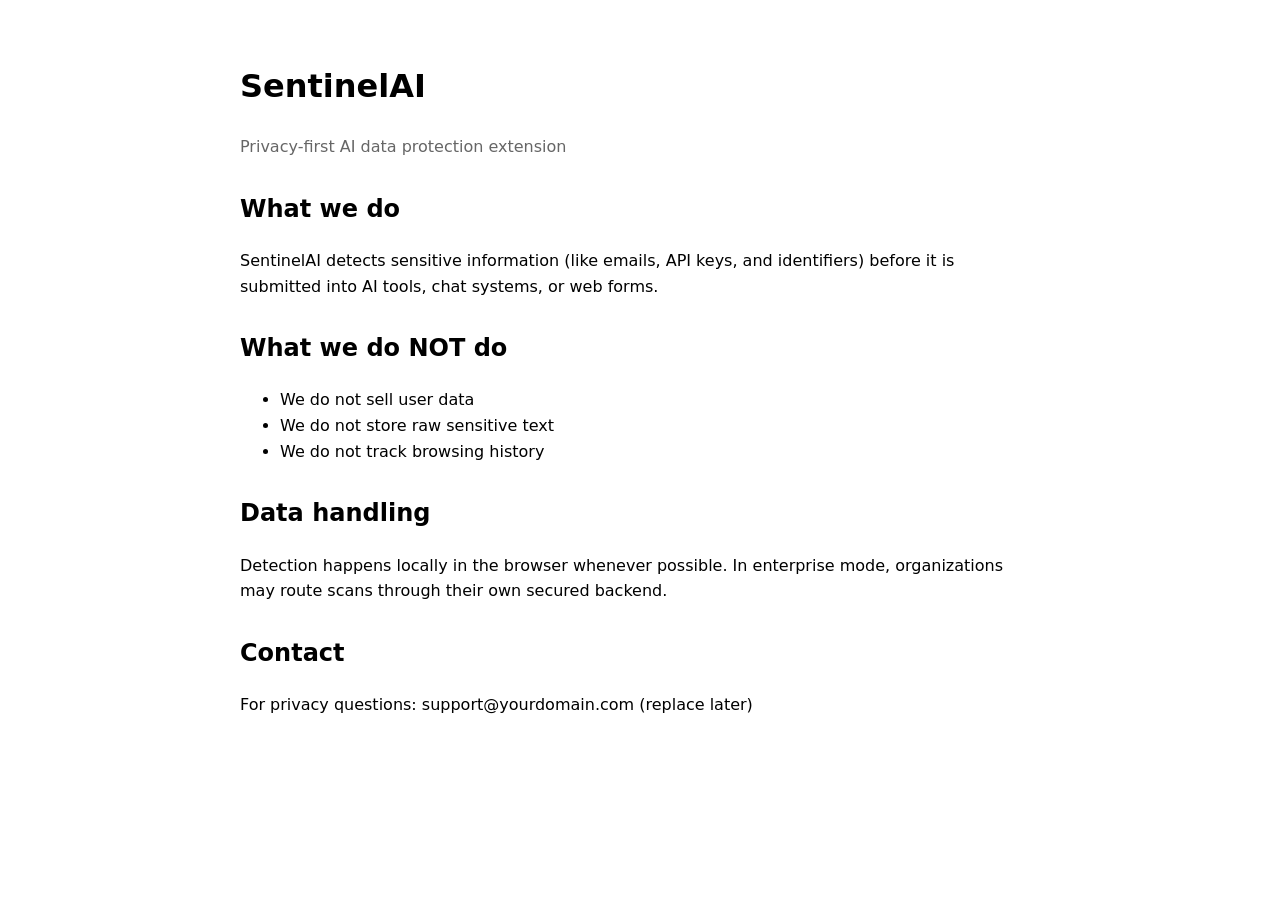
==== index.html @ e2006d34 "Creating landing pages" ====
<!DOCTYPE html>
<html>
<head>
  <meta charset="UTF-8" />
  <title>SentinelAI Privacy</title>
  <style>
    body {
      font-family: system-ui;
      max-width: 800px;
      margin: 0 auto;
      padding: 40px;
      line-height: 1.6;
    }

    h1 { font-size: 32px; }
    h2 { margin-top: 30px; }

    .muted { color: #666; }
  </style>
</head>

<body>

  <h1>SentinelAI</h1>
  <p class="muted">Privacy-first AI data protection extension</p>

  <h2>What we do</h2>
  <p>
    SentinelAI detects sensitive information (like emails, API keys, and identifiers)
    before it is submitted into AI tools, chat systems, or web forms.
  </p>

  <h2>What we do NOT do</h2>
  <ul>
    <li>We do not sell user data</li>
    <li>We do not store raw sensitive text</li>
    <li>We do not track browsing history</li>
  </ul>

  <h2>Data handling</h2>
  <p>
    Detection happens locally in the browser whenever possible.
    In enterprise mode, organizations may route scans through their own secured backend.
  </p>

  <h2>Contact</h2>
  <p>
    For privacy questions: support@yourdomain.com (replace later)
  </p>

</body>
</html>
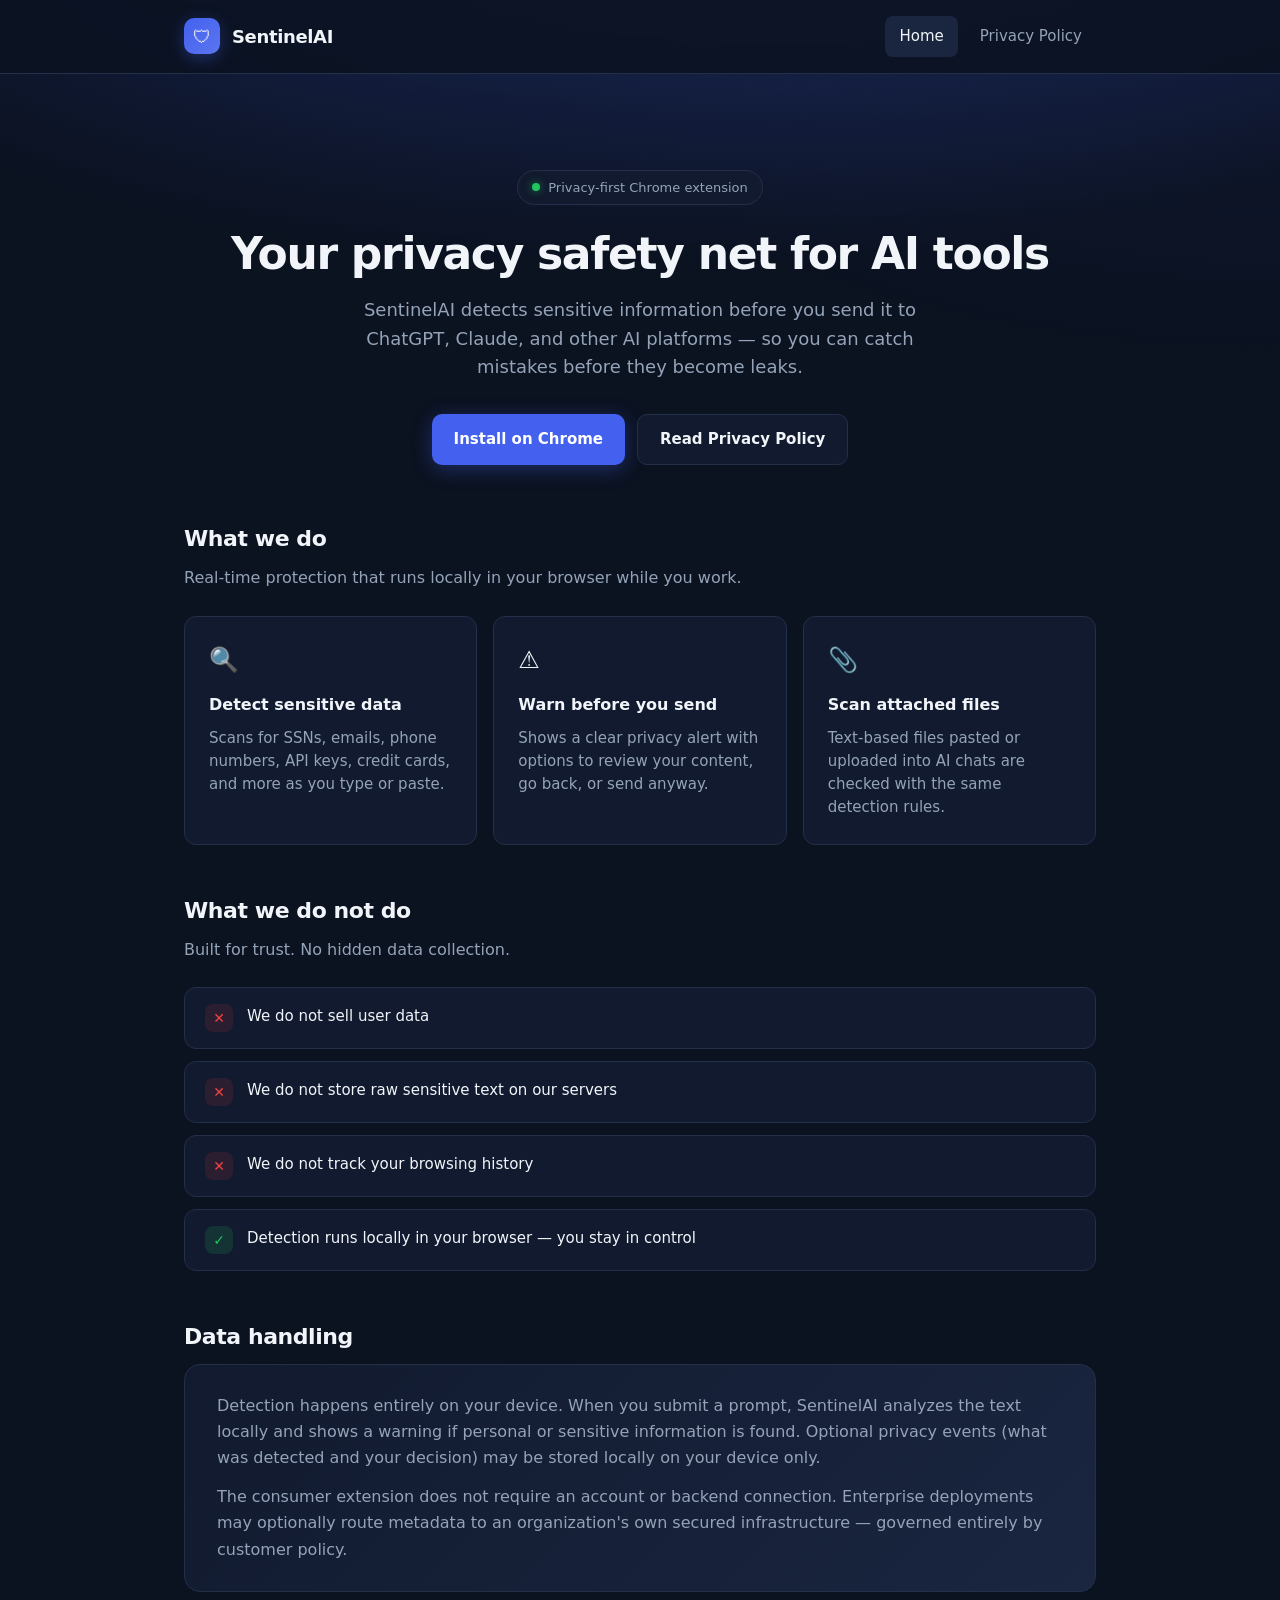
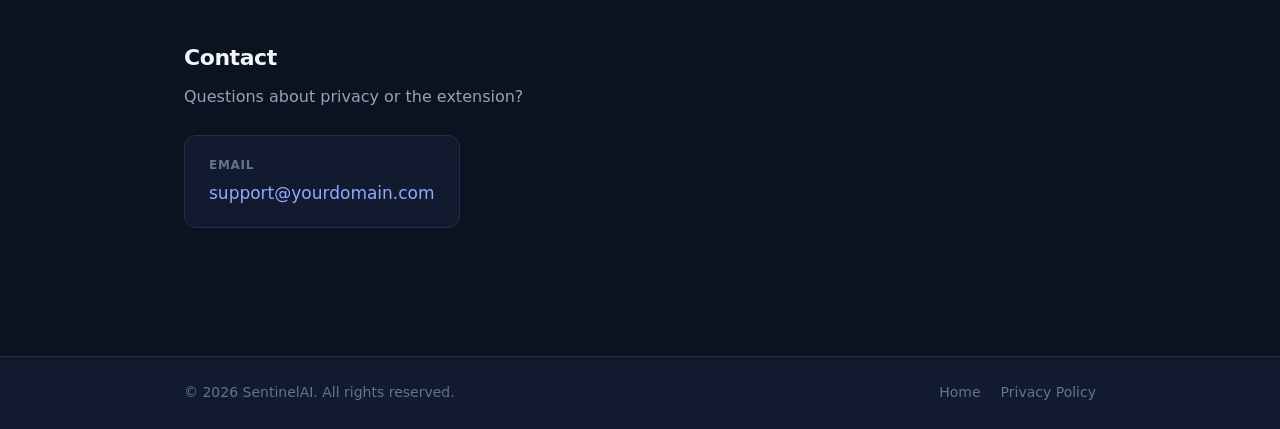
==== commit 53103d04: "Professional styling for landing and privacy pages" ====
--- a/index.html
+++ b/index.html
@@ -1,52 +1,129 @@
 <!DOCTYPE html>
-<html>
+<html lang="en">
 <head>
   <meta charset="UTF-8" />
-  <title>SentinelAI Privacy</title>
-  <style>
-    body {
-      font-family: system-ui;
-      max-width: 800px;
-      margin: 0 auto;
-      padding: 40px;
-      line-height: 1.6;
-    }
-
-    h1 { font-size: 32px; }
-    h2 { margin-top: 30px; }
-
-    .muted { color: #666; }
-  </style>
+  <meta name="viewport" content="width=device-width, initial-scale=1.0" />
+  <meta name="description" content="SentinelAI — privacy-first Chrome extension that warns you before sharing sensitive data with AI tools." />
+  <title>SentinelAI — Privacy Protection for AI Tools</title>
+  <link rel="stylesheet" href="styles.css" />
 </head>
-
 <body>
 
-  <h1>SentinelAI</h1>
-  <p class="muted">Privacy-first AI data protection extension</p>
+  <header class="site-header">
+    <div class="header-inner">
+      <a class="brand" href="index.html">
+        <span class="brand-icon" aria-hidden="true">🛡</span>
+        <span class="brand-name">SentinelAI</span>
+      </a>
+      <nav class="nav">
+        <a href="index.html" class="active">Home</a>
+        <a href="privacy.html">Privacy Policy</a>
+      </nav>
+    </div>
+  </header>
 
-  <h2>What we do</h2>
-  <p>
-    SentinelAI detects sensitive information (like emails, API keys, and identifiers)
-    before it is submitted into AI tools, chat systems, or web forms.
-  </p>
+  <main>
+    <section class="hero">
+      <div class="hero-badge">
+        <span aria-hidden="true"></span>
+        Privacy-first Chrome extension
+      </div>
+      <h1>Your privacy safety net for AI tools</h1>
+      <p class="lead">
+        SentinelAI detects sensitive information before you send it to ChatGPT, Claude,
+        and other AI platforms — so you can catch mistakes before they become leaks.
+      </p>
+      <div class="cta-row" style="justify-content: center;">
+        <a class="btn btn-primary" href="https://chrome.google.com/webstore" target="_blank" rel="noopener noreferrer">
+          Install on Chrome
+        </a>
+        <a class="btn btn-secondary" href="privacy.html">Read Privacy Policy</a>
+      </div>
+    </section>
 
-  <h2>What we do NOT do</h2>
-  <ul>
-    <li>We do not sell user data</li>
-    <li>We do not store raw sensitive text</li>
-    <li>We do not track browsing history</li>
-  </ul>
+    <section class="section">
+      <h2 class="section-title">What we do</h2>
+      <p class="section-desc">
+        Real-time protection that runs locally in your browser while you work.
+      </p>
+      <div class="card-grid">
+        <article class="card">
+          <div class="card-icon" aria-hidden="true">🔍</div>
+          <h3>Detect sensitive data</h3>
+          <p>Scans for SSNs, emails, phone numbers, API keys, credit cards, and more as you type or paste.</p>
+        </article>
+        <article class="card">
+          <div class="card-icon" aria-hidden="true">⚠️</div>
+          <h3>Warn before you send</h3>
+          <p>Shows a clear privacy alert with options to review your content, go back, or send anyway.</p>
+        </article>
+        <article class="card">
+          <div class="card-icon" aria-hidden="true">📎</div>
+          <h3>Scan attached files</h3>
+          <p>Text-based files pasted or uploaded into AI chats are checked with the same detection rules.</p>
+        </article>
+      </div>
+    </section>
 
-  <h2>Data handling</h2>
-  <p>
-    Detection happens locally in the browser whenever possible.
-    In enterprise mode, organizations may route scans through their own secured backend.
-  </p>
+    <section class="section">
+      <h2 class="section-title">What we do not do</h2>
+      <p class="section-desc">Built for trust. No hidden data collection.</p>
+      <ul class="feature-list">
+        <li>
+          <span class="icon no" aria-hidden="true">✕</span>
+          <span>We do not sell user data</span>
+        </li>
+        <li>
+          <span class="icon no" aria-hidden="true">✕</span>
+          <span>We do not store raw sensitive text on our servers</span>
+        </li>
+        <li>
+          <span class="icon no" aria-hidden="true">✕</span>
+          <span>We do not track your browsing history</span>
+        </li>
+        <li>
+          <span class="icon yes" aria-hidden="true">✓</span>
+          <span>Detection runs locally in your browser — you stay in control</span>
+        </li>
+      </ul>
+    </section>
 
-  <h2>Contact</h2>
-  <p>
-    For privacy questions: support@yourdomain.com (replace later)
-  </p>
+    <section class="section">
+      <h2 class="section-title">Data handling</h2>
+      <div class="info-panel">
+        <p>
+          Detection happens entirely on your device. When you submit a prompt, SentinelAI
+          analyzes the text locally and shows a warning if personal or sensitive information
+          is found. Optional privacy events (what was detected and your decision) may be
+          stored locally on your device only.
+        </p>
+        <p>
+          The consumer extension does not require an account or backend connection.
+          Enterprise deployments may optionally route metadata to an organization's own
+          secured infrastructure — governed entirely by customer policy.
+        </p>
+      </div>
+    </section>
+
+    <section class="section">
+      <h2 class="section-title">Contact</h2>
+      <p class="section-desc">Questions about privacy or the extension?</p>
+      <div class="contact-card">
+        <span class="label">Email</span>
+        <a href="mailto:support@yourdomain.com">support@yourdomain.com</a>
+      </div>
+    </section>
+  </main>
+
+  <footer class="site-footer">
+    <div class="footer-inner">
+      <span>© 2026 SentinelAI. All rights reserved.</span>
+      <div class="footer-links">
+        <a href="index.html">Home</a>
+        <a href="privacy.html">Privacy Policy</a>
+      </div>
+    </div>
+  </footer>
 
 </body>
 </html>
--- a/styles.css
+++ b/styles.css
@@ -0,0 +1,508 @@
+:root {
+  --bg: #0b1220;
+  --surface: #111a2e;
+  --surface-raised: #1a2540;
+  --border: #243049;
+  --text: #f1f5f9;
+  --text-muted: #94a3b8;
+  --text-subtle: #64748b;
+  --accent: #4361ee;
+  --accent-hover: #3a56d4;
+  --accent-glow: rgba(67, 97, 238, 0.35);
+  --success: #22c55e;
+  --danger: #ef4444;
+  --radius: 12px;
+  --radius-lg: 16px;
+  --max-width: 960px;
+  --font: "Segoe UI", system-ui, -apple-system, BlinkMacSystemFont, sans-serif;
+}
+
+*,
+*::before,
+*::after {
+  box-sizing: border-box;
+}
+
+html {
+  scroll-behavior: smooth;
+}
+
+body {
+  margin: 0;
+  font-family: var(--font);
+  font-size: 16px;
+  line-height: 1.65;
+  color: var(--text);
+  background: var(--bg);
+  min-height: 100vh;
+}
+
+body::before {
+  content: "";
+  position: fixed;
+  inset: 0;
+  background:
+    radial-gradient(ellipse 80% 50% at 50% -20%, var(--accent-glow), transparent),
+    radial-gradient(ellipse 60% 40% at 100% 0%, rgba(67, 97, 238, 0.08), transparent);
+  pointer-events: none;
+  z-index: 0;
+}
+
+a {
+  color: #93a8ff;
+  text-decoration: none;
+  transition: color 0.15s ease;
+}
+
+a:hover {
+  color: #b4c2ff;
+}
+
+.site-header {
+  position: sticky;
+  top: 0;
+  z-index: 100;
+  border-bottom: 1px solid var(--border);
+  background: rgba(11, 18, 32, 0.85);
+  backdrop-filter: blur(12px);
+}
+
+.header-inner {
+  max-width: var(--max-width);
+  margin: 0 auto;
+  padding: 16px 24px;
+  display: flex;
+  align-items: center;
+  justify-content: space-between;
+  gap: 16px;
+}
+
+.brand {
+  display: flex;
+  align-items: center;
+  gap: 12px;
+  color: var(--text);
+  text-decoration: none;
+}
+
+.brand:hover {
+  color: var(--text);
+}
+
+.brand-icon {
+  width: 36px;
+  height: 36px;
+  border-radius: 10px;
+  background: linear-gradient(135deg, var(--accent), #5b75f0);
+  display: flex;
+  align-items: center;
+  justify-content: center;
+  font-size: 18px;
+  box-shadow: 0 4px 16px var(--accent-glow);
+}
+
+.brand-name {
+  font-weight: 700;
+  font-size: 1.125rem;
+  letter-spacing: -0.02em;
+}
+
+.nav {
+  display: flex;
+  align-items: center;
+  gap: 8px;
+}
+
+.nav a {
+  padding: 8px 14px;
+  border-radius: 8px;
+  color: var(--text-muted);
+  font-size: 0.9375rem;
+  font-weight: 500;
+}
+
+.nav a:hover {
+  color: var(--text);
+  background: var(--surface);
+}
+
+.nav a.active {
+  color: var(--text);
+  background: var(--surface-raised);
+}
+
+main {
+  position: relative;
+  z-index: 1;
+  max-width: var(--max-width);
+  margin: 0 auto;
+  padding: 48px 24px 80px;
+}
+
+.hero {
+  text-align: center;
+  padding: 48px 0 56px;
+}
+
+.hero-badge {
+  display: inline-flex;
+  align-items: center;
+  gap: 8px;
+  padding: 6px 14px;
+  border-radius: 999px;
+  background: var(--surface);
+  border: 1px solid var(--border);
+  color: var(--text-muted);
+  font-size: 0.8125rem;
+  font-weight: 500;
+  margin-bottom: 24px;
+}
+
+.hero-badge span {
+  width: 8px;
+  height: 8px;
+  border-radius: 50%;
+  background: var(--success);
+  box-shadow: 0 0 8px rgba(34, 197, 94, 0.6);
+}
+
+.hero h1 {
+  margin: 0 0 16px;
+  font-size: clamp(2rem, 5vw, 2.75rem);
+  font-weight: 800;
+  letter-spacing: -0.03em;
+  line-height: 1.15;
+}
+
+.hero .lead {
+  margin: 0 auto;
+  max-width: 560px;
+  font-size: 1.125rem;
+  color: var(--text-muted);
+  line-height: 1.6;
+}
+
+.section {
+  margin-bottom: 48px;
+}
+
+.section-title {
+  margin: 0 0 8px;
+  font-size: 1.375rem;
+  font-weight: 700;
+  letter-spacing: -0.02em;
+}
+
+.section-desc {
+  margin: 0 0 24px;
+  color: var(--text-muted);
+  max-width: 640px;
+}
+
+.card-grid {
+  display: grid;
+  grid-template-columns: repeat(auto-fit, minmax(260px, 1fr));
+  gap: 16px;
+}
+
+.card {
+  background: var(--surface);
+  border: 1px solid var(--border);
+  border-radius: var(--radius);
+  padding: 24px;
+  transition: border-color 0.15s ease, box-shadow 0.15s ease;
+}
+
+.card:hover {
+  border-color: rgba(67, 97, 238, 0.4);
+  box-shadow: 0 8px 32px rgba(0, 0, 0, 0.25);
+}
+
+.card-icon {
+  font-size: 1.5rem;
+  margin-bottom: 12px;
+}
+
+.card h3 {
+  margin: 0 0 8px;
+  font-size: 1rem;
+  font-weight: 600;
+}
+
+.card p {
+  margin: 0;
+  font-size: 0.9375rem;
+  color: var(--text-muted);
+  line-height: 1.55;
+}
+
+.feature-list {
+  list-style: none;
+  margin: 0;
+  padding: 0;
+  display: grid;
+  gap: 12px;
+}
+
+.feature-list li {
+  display: flex;
+  align-items: flex-start;
+  gap: 14px;
+  padding: 16px 20px;
+  background: var(--surface);
+  border: 1px solid var(--border);
+  border-radius: var(--radius);
+  font-size: 0.9375rem;
+}
+
+.feature-list .icon {
+  flex-shrink: 0;
+  width: 28px;
+  height: 28px;
+  border-radius: 8px;
+  display: flex;
+  align-items: center;
+  justify-content: center;
+  font-size: 14px;
+}
+
+.feature-list .icon.yes {
+  background: rgba(34, 197, 94, 0.15);
+  color: var(--success);
+}
+
+.feature-list .icon.no {
+  background: rgba(239, 68, 68, 0.12);
+  color: var(--danger);
+}
+
+.info-panel {
+  background: linear-gradient(135deg, var(--surface) 0%, var(--surface-raised) 100%);
+  border: 1px solid var(--border);
+  border-radius: var(--radius-lg);
+  padding: 28px 32px;
+}
+
+.info-panel p {
+  margin: 0;
+  color: var(--text-muted);
+}
+
+.info-panel p + p {
+  margin-top: 12px;
+}
+
+.contact-card {
+  display: inline-flex;
+  flex-direction: column;
+  gap: 4px;
+  padding: 20px 24px;
+  background: var(--surface);
+  border: 1px solid var(--border);
+  border-radius: var(--radius);
+}
+
+.contact-card .label {
+  font-size: 0.75rem;
+  font-weight: 600;
+  text-transform: uppercase;
+  letter-spacing: 0.06em;
+  color: var(--text-subtle);
+}
+
+.contact-card a {
+  font-size: 1.0625rem;
+  font-weight: 500;
+}
+
+.cta-row {
+  display: flex;
+  flex-wrap: wrap;
+  gap: 12px;
+  margin-top: 32px;
+}
+
+.btn {
+  display: inline-flex;
+  align-items: center;
+  justify-content: center;
+  gap: 8px;
+  padding: 12px 22px;
+  border-radius: 10px;
+  font-size: 0.9375rem;
+  font-weight: 600;
+  text-decoration: none;
+  transition: background 0.15s ease, transform 0.15s ease, box-shadow 0.15s ease;
+}
+
+.btn-primary {
+  background: var(--accent);
+  color: #fff;
+  box-shadow: 0 4px 20px var(--accent-glow);
+}
+
+.btn-primary:hover {
+  background: var(--accent-hover);
+  color: #fff;
+  transform: translateY(-1px);
+}
+
+.btn-secondary {
+  background: var(--surface);
+  color: var(--text);
+  border: 1px solid var(--border);
+}
+
+.btn-secondary:hover {
+  background: var(--surface-raised);
+  color: var(--text);
+}
+
+/* Privacy policy prose */
+.prose-header {
+  margin-bottom: 40px;
+  padding-bottom: 32px;
+  border-bottom: 1px solid var(--border);
+}
+
+.prose-header h1 {
+  margin: 0 0 12px;
+  font-size: clamp(1.75rem, 4vw, 2.25rem);
+  font-weight: 800;
+  letter-spacing: -0.03em;
+}
+
+.prose-meta {
+  display: flex;
+  flex-wrap: wrap;
+  gap: 16px;
+  font-size: 0.875rem;
+  color: var(--text-subtle);
+}
+
+.prose-meta span {
+  display: flex;
+  align-items: center;
+  gap: 6px;
+}
+
+.prose {
+  max-width: 720px;
+}
+
+.prose h2 {
+  margin: 40px 0 12px;
+  font-size: 1.25rem;
+  font-weight: 700;
+  letter-spacing: -0.02em;
+  color: var(--text);
+}
+
+.prose h2:first-of-type {
+  margin-top: 0;
+}
+
+.prose p {
+  margin: 0 0 16px;
+  color: var(--text-muted);
+}
+
+.prose ul {
+  margin: 0 0 16px;
+  padding-left: 1.25rem;
+  color: var(--text-muted);
+}
+
+.prose li {
+  margin-bottom: 8px;
+}
+
+.prose li::marker {
+  color: var(--accent);
+}
+
+.toc {
+  background: var(--surface);
+  border: 1px solid var(--border);
+  border-radius: var(--radius);
+  padding: 20px 24px;
+  margin-bottom: 40px;
+}
+
+.toc-title {
+  margin: 0 0 12px;
+  font-size: 0.75rem;
+  font-weight: 600;
+  text-transform: uppercase;
+  letter-spacing: 0.06em;
+  color: var(--text-subtle);
+}
+
+.toc ol {
+  margin: 0;
+  padding-left: 1.25rem;
+}
+
+.toc li {
+  margin-bottom: 6px;
+}
+
+.toc a {
+  font-size: 0.9375rem;
+  color: var(--text-muted);
+}
+
+.toc a:hover {
+  color: var(--text);
+}
+
+.site-footer {
+  position: relative;
+  z-index: 1;
+  border-top: 1px solid var(--border);
+  background: var(--surface);
+}
+
+.footer-inner {
+  max-width: var(--max-width);
+  margin: 0 auto;
+  padding: 24px;
+  display: flex;
+  flex-wrap: wrap;
+  align-items: center;
+  justify-content: space-between;
+  gap: 16px;
+  font-size: 0.875rem;
+  color: var(--text-subtle);
+}
+
+.footer-links {
+  display: flex;
+  gap: 20px;
+}
+
+.footer-links a {
+  color: var(--text-subtle);
+}
+
+.footer-links a:hover {
+  color: var(--text-muted);
+}
+
+@media (max-width: 600px) {
+  .header-inner {
+    padding: 14px 16px;
+  }
+
+  main {
+    padding: 32px 16px 64px;
+  }
+
+  .hero {
+    padding: 32px 0 40px;
+  }
+
+  .info-panel {
+    padding: 20px;
+  }
+}
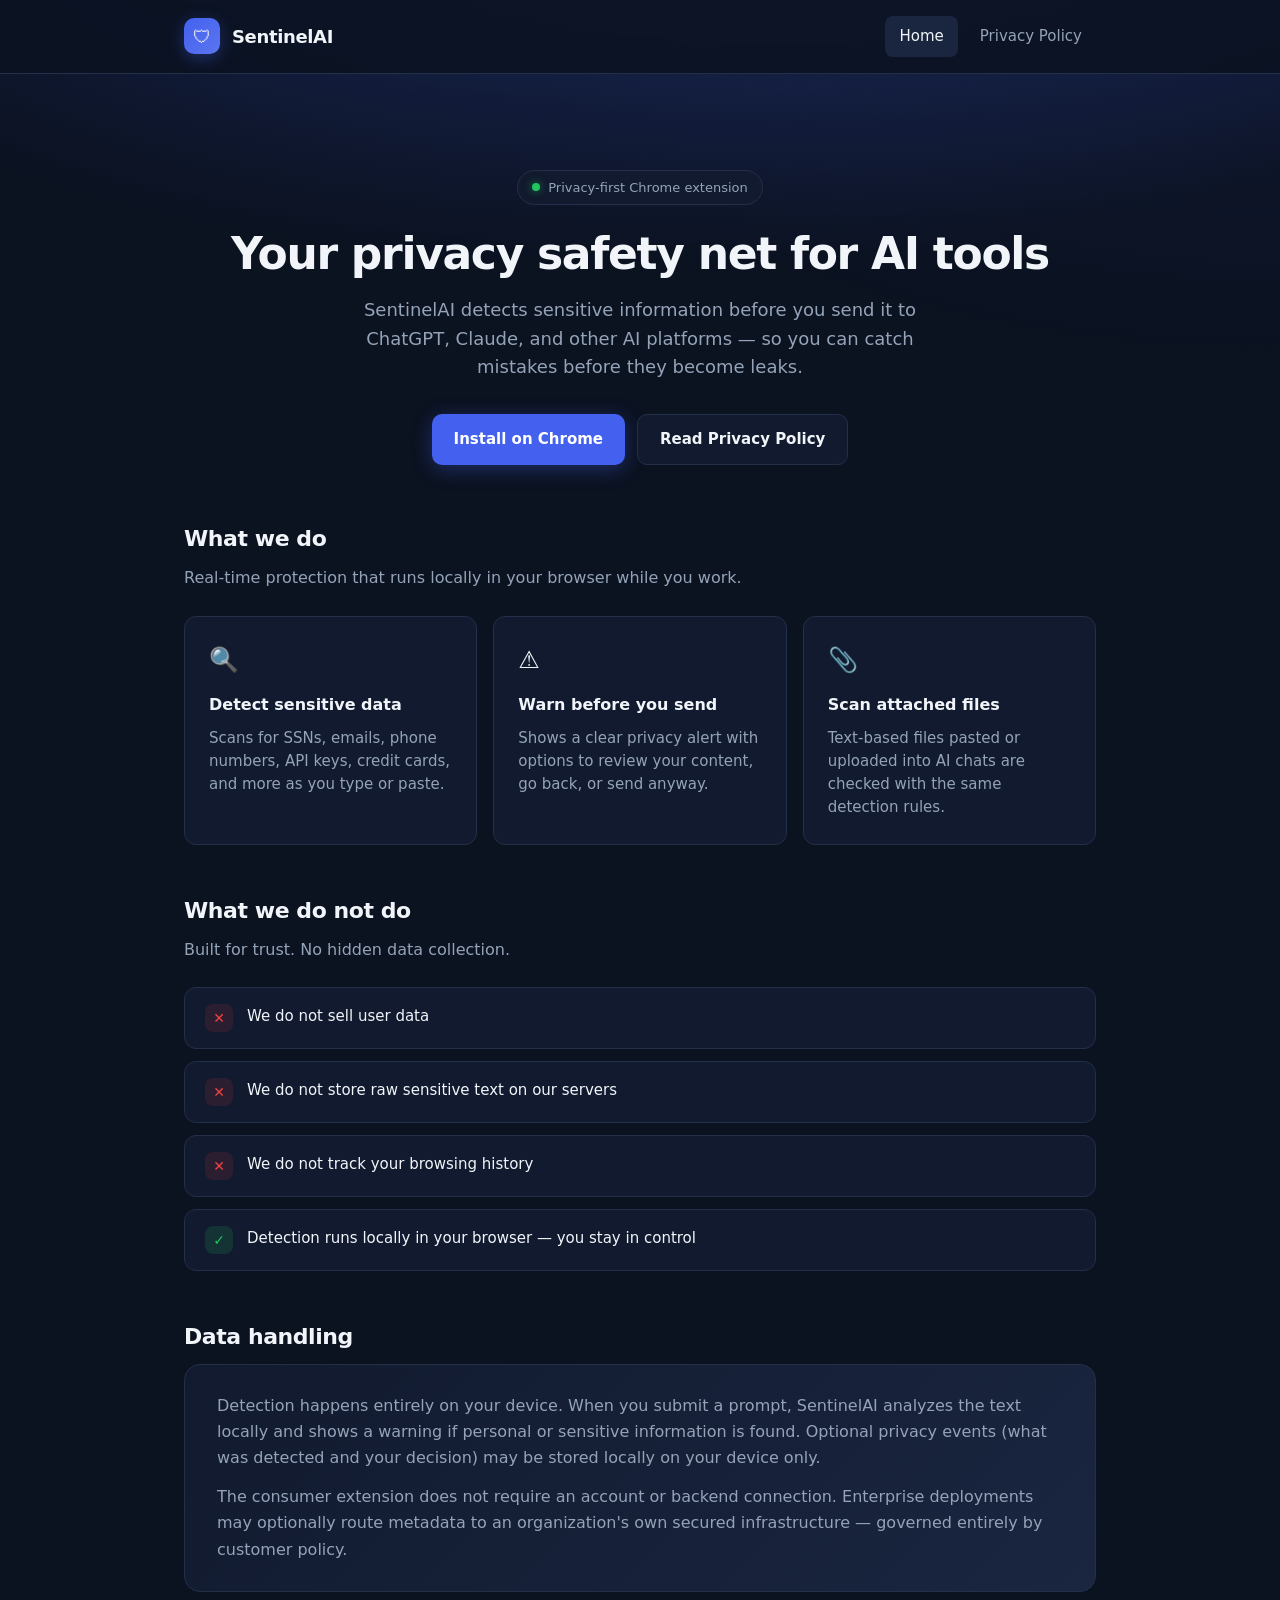
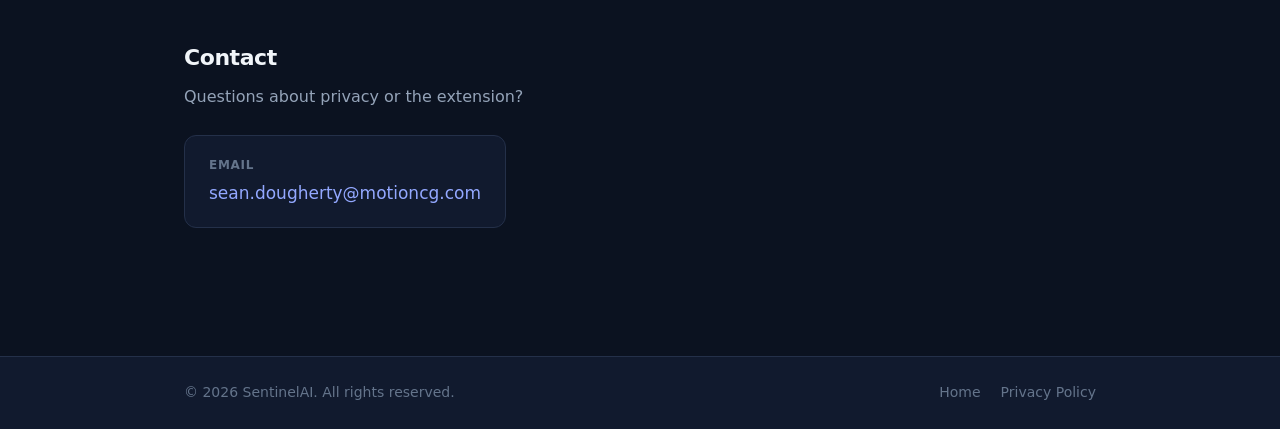
==== commit 206f6b18: "Changes to support email" ====
--- a/index.html
+++ b/index.html
@@ -110,7 +110,7 @@
       <p class="section-desc">Questions about privacy or the extension?</p>
       <div class="contact-card">
         <span class="label">Email</span>
-        <a href="mailto:support@yourdomain.com">support@yourdomain.com</a>
+        <a href="mailto:sean.dougherty@motioncg.com">sean.dougherty@motioncg.com</a>
       </div>
     </section>
   </main>
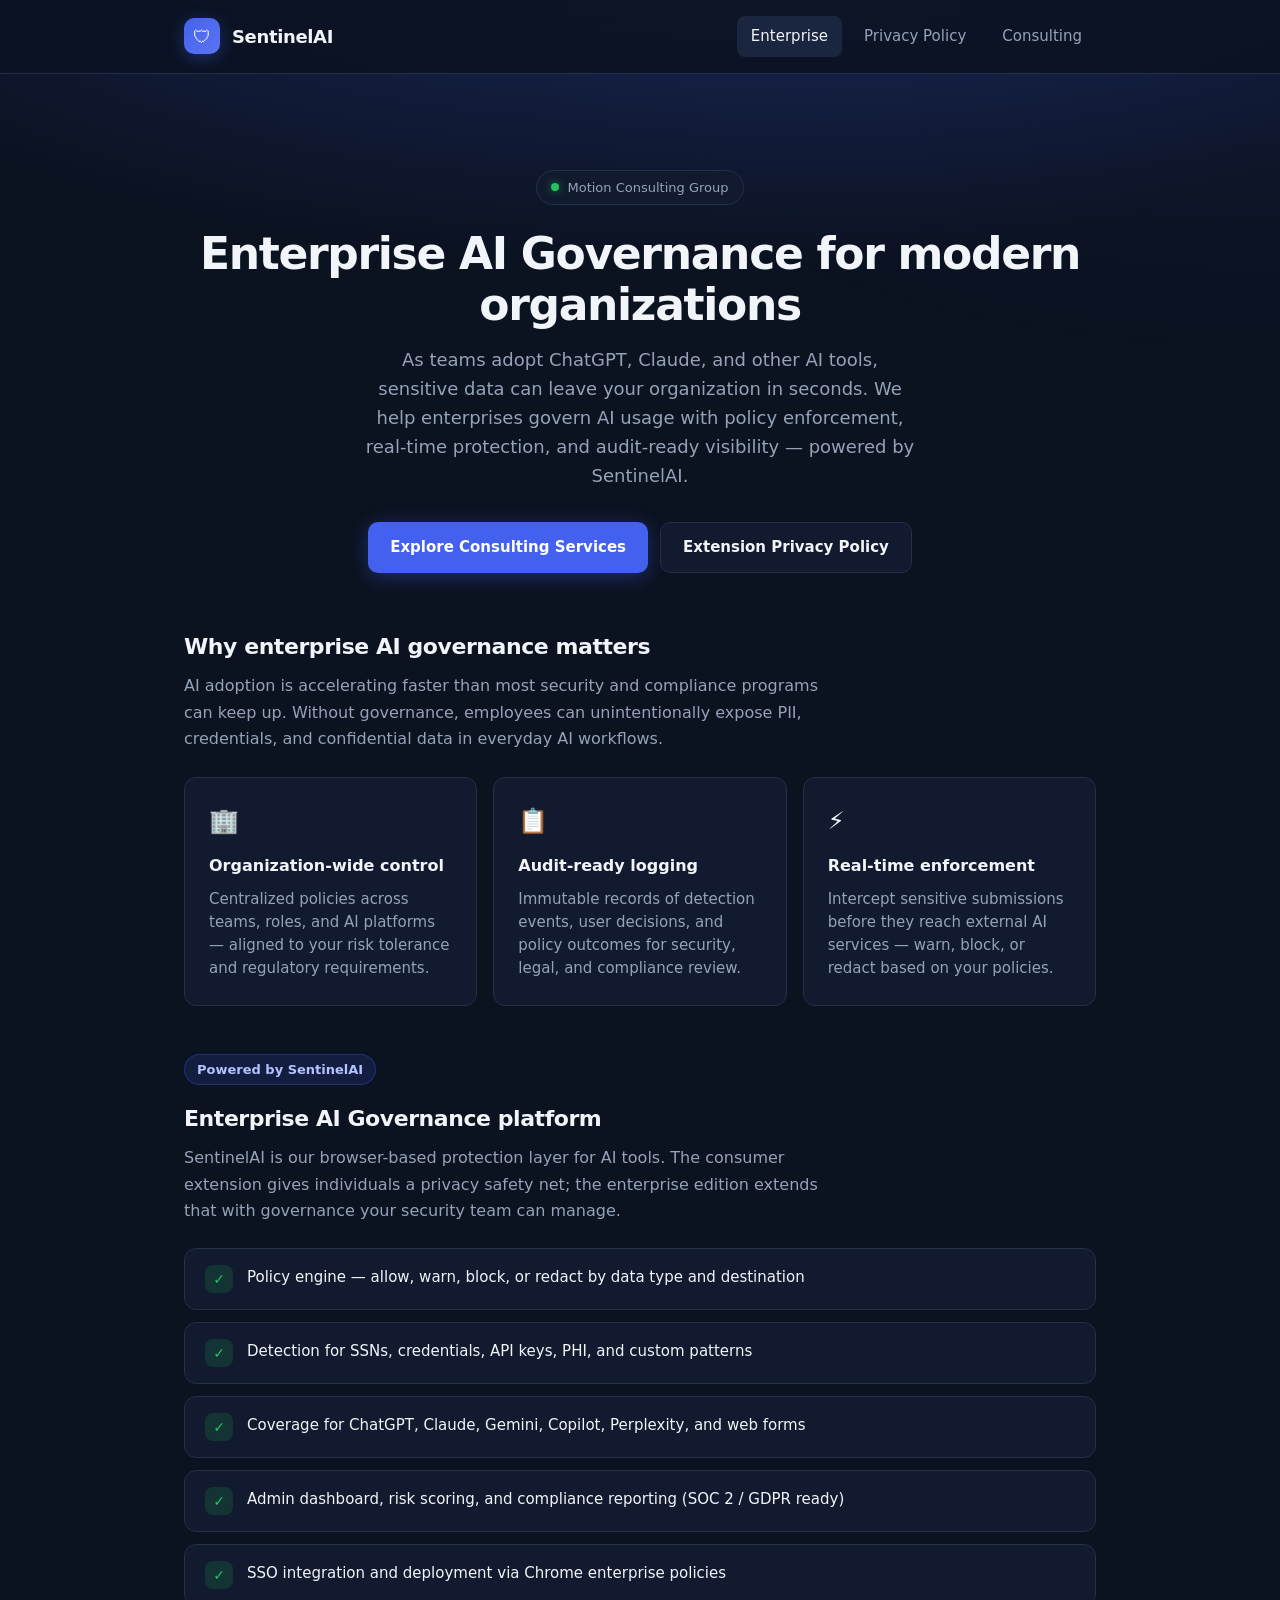
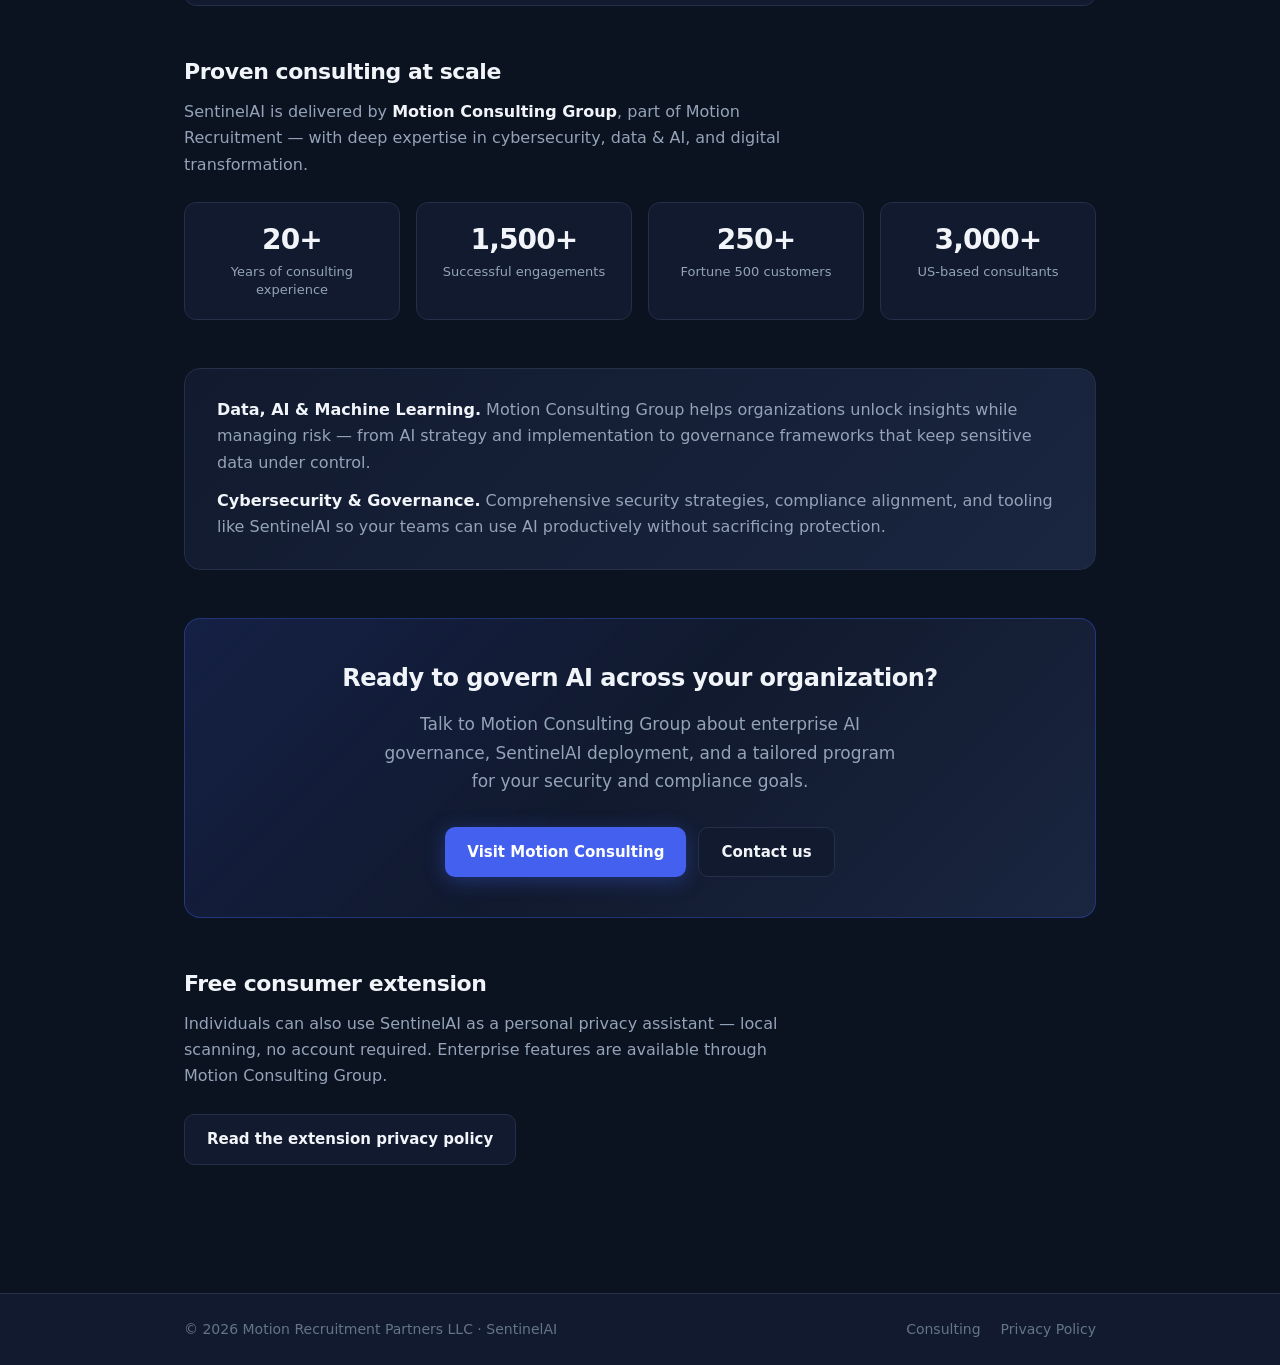
==== commit 601c30ce: "Updating promotional tools" ====
--- a/index.html
+++ b/index.html
@@ -3,8 +3,8 @@
 <head>
   <meta charset="UTF-8" />
   <meta name="viewport" content="width=device-width, initial-scale=1.0" />
-  <meta name="description" content="SentinelAI — privacy-first Chrome extension that warns you before sharing sensitive data with AI tools." />
-  <title>SentinelAI — Privacy Protection for AI Tools</title>
+  <meta name="description" content="Enterprise AI Governance from Motion Consulting Group — policy enforcement, audit logging, and SentinelAI protection for organizations using AI at scale." />
+  <title>Enterprise AI Governance | Motion Consulting Group</title>
   <link rel="stylesheet" href="styles.css" />
 </head>
 <body>
@@ -16,8 +16,9 @@
         <span class="brand-name">SentinelAI</span>
       </a>
       <nav class="nav">
-        <a href="index.html" class="active">Home</a>
+        <a href="index.html" class="active">Enterprise</a>
         <a href="privacy.html">Privacy Policy</a>
+        <a href="https://motionrecruitment.com/consulting" target="_blank" rel="noopener noreferrer">Consulting</a>
       </nav>
     </div>
   </header>
@@ -26,100 +27,154 @@
     <section class="hero">
       <div class="hero-badge">
         <span aria-hidden="true"></span>
-        Privacy-first Chrome extension
+        Motion Consulting Group
       </div>
-      <h1>Your privacy safety net for AI tools</h1>
+      <h1>Enterprise AI Governance for modern organizations</h1>
       <p class="lead">
-        SentinelAI detects sensitive information before you send it to ChatGPT, Claude,
-        and other AI platforms — so you can catch mistakes before they become leaks.
+        As teams adopt ChatGPT, Claude, and other AI tools, sensitive data can leave your
+        organization in seconds. We help enterprises govern AI usage with policy enforcement,
+        real-time protection, and audit-ready visibility — powered by SentinelAI.
       </p>
       <div class="cta-row" style="justify-content: center;">
-        <a class="btn btn-primary" href="https://chrome.google.com/webstore" target="_blank" rel="noopener noreferrer">
-          Install on Chrome
+        <a class="btn btn-primary" href="https://motionrecruitment.com/consulting" target="_blank" rel="noopener noreferrer">
+          Explore Consulting Services
         </a>
-        <a class="btn btn-secondary" href="privacy.html">Read Privacy Policy</a>
+        <a class="btn btn-secondary" href="privacy.html">Extension Privacy Policy</a>
       </div>
     </section>
 
     <section class="section">
-      <h2 class="section-title">What we do</h2>
+      <h2 class="section-title">Why enterprise AI governance matters</h2>
       <p class="section-desc">
-        Real-time protection that runs locally in your browser while you work.
+        AI adoption is accelerating faster than most security and compliance programs can keep up.
+        Without governance, employees can unintentionally expose PII, credentials, and confidential
+        data in everyday AI workflows.
       </p>
       <div class="card-grid">
         <article class="card">
-          <div class="card-icon" aria-hidden="true">🔍</div>
-          <h3>Detect sensitive data</h3>
-          <p>Scans for SSNs, emails, phone numbers, API keys, credit cards, and more as you type or paste.</p>
+          <div class="card-icon" aria-hidden="true">🏢</div>
+          <h3>Organization-wide control</h3>
+          <p>Centralized policies across teams, roles, and AI platforms — aligned to your risk tolerance and regulatory requirements.</p>
         </article>
         <article class="card">
-          <div class="card-icon" aria-hidden="true">⚠️</div>
-          <h3>Warn before you send</h3>
-          <p>Shows a clear privacy alert with options to review your content, go back, or send anyway.</p>
+          <div class="card-icon" aria-hidden="true">📋</div>
+          <h3>Audit-ready logging</h3>
+          <p>Immutable records of detection events, user decisions, and policy outcomes for security, legal, and compliance review.</p>
         </article>
         <article class="card">
-          <div class="card-icon" aria-hidden="true">📎</div>
-          <h3>Scan attached files</h3>
-          <p>Text-based files pasted or uploaded into AI chats are checked with the same detection rules.</p>
+          <div class="card-icon" aria-hidden="true">⚡</div>
+          <h3>Real-time enforcement</h3>
+          <p>Intercept sensitive submissions before they reach external AI services — warn, block, or redact based on your policies.</p>
         </article>
       </div>
     </section>
 
     <section class="section">
-      <h2 class="section-title">What we do not do</h2>
-      <p class="section-desc">Built for trust. No hidden data collection.</p>
+      <span class="product-badge">Powered by SentinelAI</span>
+      <h2 class="section-title">Enterprise AI Governance platform</h2>
+      <p class="section-desc">
+        SentinelAI is our browser-based protection layer for AI tools. The consumer extension
+        gives individuals a privacy safety net; the enterprise edition extends that with
+        governance your security team can manage.
+      </p>
       <ul class="feature-list">
         <li>
-          <span class="icon no" aria-hidden="true">✕</span>
-          <span>We do not sell user data</span>
-        </li>
-        <li>
-          <span class="icon no" aria-hidden="true">✕</span>
-          <span>We do not store raw sensitive text on our servers</span>
-        </li>
-        <li>
-          <span class="icon no" aria-hidden="true">✕</span>
-          <span>We do not track your browsing history</span>
+          <span class="icon yes" aria-hidden="true">✓</span>
+          <span>Policy engine — allow, warn, block, or redact by data type and destination</span>
         </li>
         <li>
           <span class="icon yes" aria-hidden="true">✓</span>
-          <span>Detection runs locally in your browser — you stay in control</span>
+          <span>Detection for SSNs, credentials, API keys, PHI, and custom patterns</span>
+        </li>
+        <li>
+          <span class="icon yes" aria-hidden="true">✓</span>
+          <span>Coverage for ChatGPT, Claude, Gemini, Copilot, Perplexity, and web forms</span>
+        </li>
+        <li>
+          <span class="icon yes" aria-hidden="true">✓</span>
+          <span>Admin dashboard, risk scoring, and compliance reporting (SOC 2 / GDPR ready)</span>
+        </li>
+        <li>
+          <span class="icon yes" aria-hidden="true">✓</span>
+          <span>SSO integration and deployment via Chrome enterprise policies</span>
         </li>
       </ul>
     </section>
 
     <section class="section">
-      <h2 class="section-title">Data handling</h2>
+      <h2 class="section-title">Proven consulting at scale</h2>
+      <p class="section-desc">
+        SentinelAI is delivered by <strong style="color: var(--text); font-weight: 600;">Motion Consulting Group</strong>,
+        part of Motion Recruitment — with deep expertise in cybersecurity, data &amp; AI, and
+        digital transformation.
+      </p>
+      <div class="stats-grid">
+        <div class="stat-card">
+          <span class="stat-value">20+</span>
+          <span class="stat-label">Years of consulting experience</span>
+        </div>
+        <div class="stat-card">
+          <span class="stat-value">1,500+</span>
+          <span class="stat-label">Successful engagements</span>
+        </div>
+        <div class="stat-card">
+          <span class="stat-value">250+</span>
+          <span class="stat-label">Fortune 500 customers</span>
+        </div>
+        <div class="stat-card">
+          <span class="stat-value">3,000+</span>
+          <span class="stat-label">US-based consultants</span>
+        </div>
+      </div>
+    </section>
+
+    <section class="section">
       <div class="info-panel">
         <p>
-          Detection happens entirely on your device. When you submit a prompt, SentinelAI
-          analyzes the text locally and shows a warning if personal or sensitive information
-          is found. Optional privacy events (what was detected and your decision) may be
-          stored locally on your device only.
+          <strong style="color: var(--text);">Data, AI &amp; Machine Learning.</strong>
+          Motion Consulting Group helps organizations unlock insights while managing risk —
+          from AI strategy and implementation to governance frameworks that keep sensitive
+          data under control.
         </p>
         <p>
-          The consumer extension does not require an account or backend connection.
-          Enterprise deployments may optionally route metadata to an organization's own
-          secured infrastructure — governed entirely by customer policy.
+          <strong style="color: var(--text);">Cybersecurity &amp; Governance.</strong>
+          Comprehensive security strategies, compliance alignment, and tooling like SentinelAI
+          so your teams can use AI productively without sacrificing protection.
         </p>
       </div>
     </section>
 
     <section class="section">
-      <h2 class="section-title">Contact</h2>
-      <p class="section-desc">Questions about privacy or the extension?</p>
-      <div class="contact-card">
-        <span class="label">Email</span>
-        <a href="mailto:sean.dougherty@motioncg.com">sean.dougherty@motioncg.com</a>
+      <div class="enterprise-cta">
+        <h2>Ready to govern AI across your organization?</h2>
+        <p>
+          Talk to Motion Consulting Group about enterprise AI governance, SentinelAI deployment,
+          and a tailored program for your security and compliance goals.
+        </p>
+        <div class="cta-row" style="justify-content: center;">
+          <a class="btn btn-primary" href="https://motionrecruitment.com/consulting" target="_blank" rel="noopener noreferrer">
+            Visit Motion Consulting
+          </a>
+          <a class="btn btn-secondary" href="mailto:sean.dougherty@motioncg.com">Contact us</a>
+        </div>
       </div>
+    </section>
+
+    <section class="section">
+      <h2 class="section-title">Free consumer extension</h2>
+      <p class="section-desc">
+        Individuals can also use SentinelAI as a personal privacy assistant — local scanning,
+        no account required. Enterprise features are available through Motion Consulting Group.
+      </p>
+      <a class="btn btn-secondary" href="privacy.html">Read the extension privacy policy</a>
     </section>
   </main>
 
   <footer class="site-footer">
     <div class="footer-inner">
-      <span>© 2026 SentinelAI. All rights reserved.</span>
+      <span>© 2026 Motion Recruitment Partners LLC · SentinelAI</span>
       <div class="footer-links">
-        <a href="index.html">Home</a>
+        <a href="https://motionrecruitment.com/consulting" target="_blank" rel="noopener noreferrer">Consulting</a>
         <a href="privacy.html">Privacy Policy</a>
       </div>
     </div>
--- a/styles.css
+++ b/styles.css
@@ -489,6 +489,74 @@
   color: var(--text-muted);
 }
 
+.stats-grid {
+  display: grid;
+  grid-template-columns: repeat(auto-fit, minmax(140px, 1fr));
+  gap: 16px;
+  margin-top: 8px;
+}
+
+.stat-card {
+  background: var(--surface);
+  border: 1px solid var(--border);
+  border-radius: var(--radius);
+  padding: 20px;
+  text-align: center;
+}
+
+.stat-value {
+  display: block;
+  font-size: 1.75rem;
+  font-weight: 800;
+  letter-spacing: -0.03em;
+  color: var(--text);
+  line-height: 1.2;
+}
+
+.stat-label {
+  display: block;
+  margin-top: 6px;
+  font-size: 0.8125rem;
+  color: var(--text-muted);
+  line-height: 1.4;
+}
+
+.enterprise-cta {
+  background: linear-gradient(135deg, rgba(67, 97, 238, 0.18) 0%, var(--surface) 50%, var(--surface-raised) 100%);
+  border: 1px solid rgba(67, 97, 238, 0.35);
+  border-radius: var(--radius-lg);
+  padding: 40px 32px;
+  text-align: center;
+}
+
+.enterprise-cta h2 {
+  margin: 0 0 12px;
+  font-size: 1.5rem;
+  font-weight: 700;
+  letter-spacing: -0.02em;
+}
+
+.enterprise-cta p {
+  margin: 0 auto 24px;
+  max-width: 520px;
+  color: var(--text-muted);
+  font-size: 1.0625rem;
+}
+
+.product-badge {
+  display: inline-flex;
+  align-items: center;
+  gap: 8px;
+  padding: 4px 12px;
+  border-radius: 999px;
+  background: rgba(67, 97, 238, 0.15);
+  border: 1px solid rgba(67, 97, 238, 0.3);
+  color: #b4c2ff;
+  font-size: 0.8125rem;
+  font-weight: 600;
+  margin-bottom: 16px;
+}
+
 @media (max-width: 600px) {
   .header-inner {
     padding: 14px 16px;
